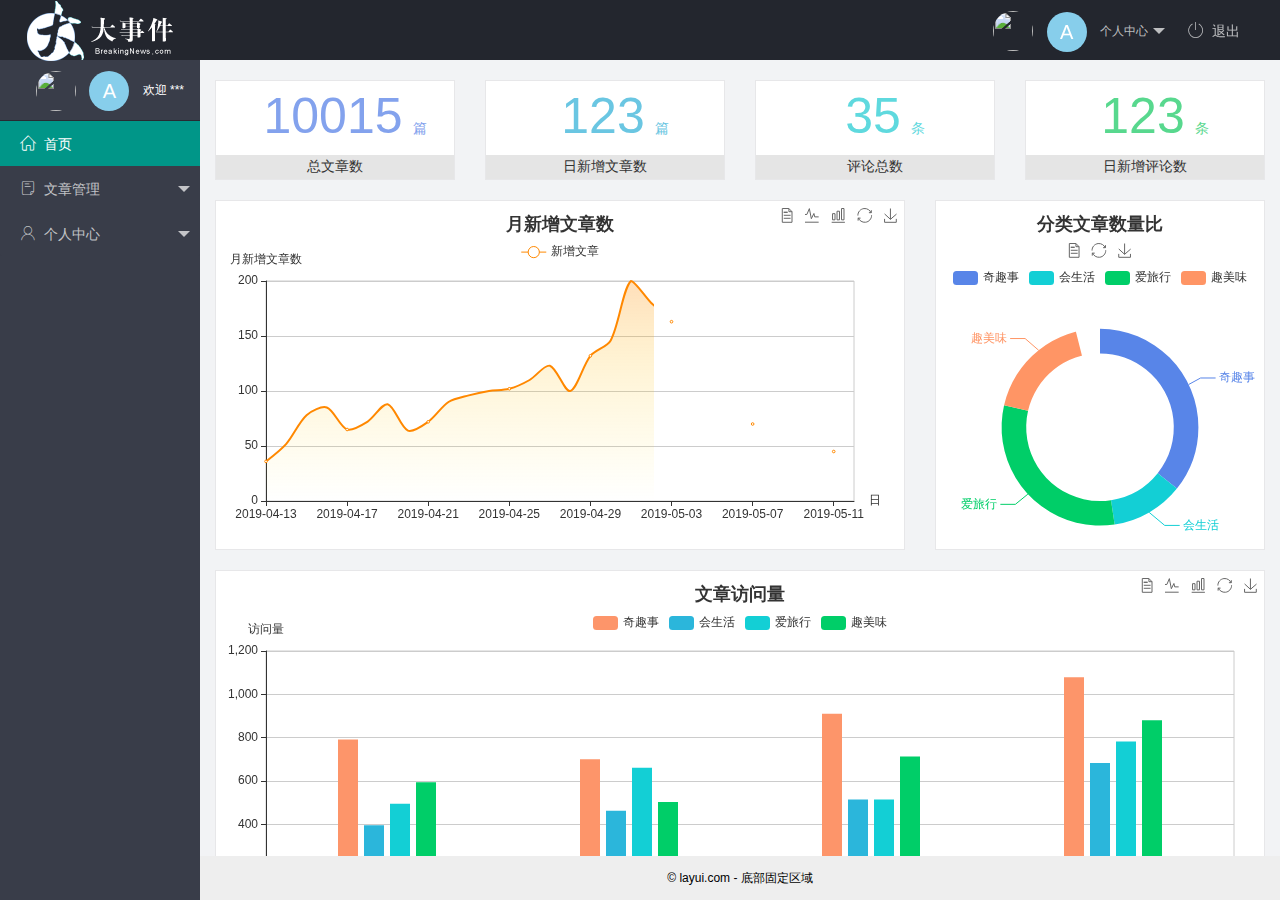
==== index.html @ 5c555da6 "完成了后台用户头像的初始化" ====
<!DOCTYPE html>
<html lang="en">

<head>
    <meta charset="UTF-8">
    <meta name="viewport" content="width=device-width, initial-scale=1.0">
    <title>大事件-后台主页</title>
    <link rel="stylesheet" href="/assets/lib/layui/css/layui.css">
    <link rel="stylesheet" href="/assets/fonts/iconfont.css">
    <link rel="stylesheet" href="/assets/css/index.css">
</head>

<body class="layui-layout-body">
    <div class="layui-layout layui-layout-admin">
        <div class="layui-header">
            <div class="layui-logo">
                <img src="/assets/images/logo.png" alt="">
            </div>
            <!-- 头部区域（可配合layui已有的水平导航） -->
            <ul class="layui-nav layui-layout-right">
                <li class="layui-nav-item">
                    <a href="javascript:;" class="userinfo">
                        <img src="http://t.cn/RCzsdCq" class="layui-nav-img">
                        <span class="text-avatar">A</span>
                        个人中心
                    </a>
                    <dl class="layui-nav-child">
                        <dd><a href="">基本资料</a></dd>
                        <dd><a href="">更换头像</a></dd>
                        <dd><a href="">重置密码</a></dd>
                    </dl>
                </li>
                <li class="layui-nav-item"><a href=""><span class="iconfont icon-tuichu"></span>退出</a></li>
            </ul>
        </div>

        <div class="layui-side layui-bg-black">
            <div class="layui-side-scroll">

                <div class="userinfo">
                    <img src="http://t.cn/RCzsdCq" class="layui-nav-img">
                    <span class="text-avatar">A</span>
                    <span id="welcome">欢迎 ***</span>
                </div>

                <!-- 左侧导航区域（可配合layui已有的垂直导航） -->
                <ul class="layui-nav layui-nav-tree" lay-shrink="all">
                    <li class="layui-nav-item layui-this">
                        <a href=""><span class="iconfont icon-home"></span>首页</a>
                    </li>
                    <li class="layui-nav-item">
                        <a class="" href="javascript:;"><span class="iconfont icon-16"></span>文章管理</a>
                        <dl class="layui-nav-child">
                            <dd><a href="javascript:;"><i class="layui-icon layui-icon-app"></i>文章类别</a></dd>
                            <dd><a href="javascript:;"><i class="layui-icon layui-icon-app"></i>文章列表</a></dd>
                            <dd><a href="javascript:;"><i class="layui-icon layui-icon-app"></i>发表文章</a></dd>
                        </dl>
                    </li>
                    <li class="layui-nav-item">
                        <a href="javascript:;"><span class="iconfont icon-user"></span>个人中心</a>
                        <dl class="layui-nav-child">
                            <dd><a href="javascript:;"><i class="layui-icon layui-icon-app"></i>基本资料</a></dd>
                            <dd><a href="javascript:;"><i class="layui-icon layui-icon-app"></i>更换头像</a></dd>
                            <dd><a href="javascript:;"><i class="layui-icon layui-icon-app"></i>重置密码</a></dd>
                        </dl>
                    </li>
                </ul>
            </div>
        </div>

        <div class="layui-body">
            <!-- 内容主体区域 -->
            <iframe name="fm" src="/home/dashboard.html" frameborder="0"></iframe>
        </div>

        <div class="layui-footer">
            <!-- 底部固定区域 -->
            © layui.com - 底部固定区域
        </div>
    </div>


    <script src="/assets/lib/layui/layui.all.js"></script>
    <script src="/assets/lib/jquery.js"></script>
    <script src="/assets/js/baseAPI.js"></script>
    <script src="/assets/js/index.js"></script>
</body>

</html>
---- assets/lib/layui/css/layui.css ----
/** layui-v2.5.5 MIT License By https://www.layui.com */
 .layui-inline,img{display:inline-block;vertical-align:middle}h1,h2,h3,h4,h5,h6{font-weight:400}.layui-edge,.layui-header,.layui-inline,.layui-main{position:relative}.layui-body,.layui-edge,.layui-elip{overflow:hidden}.layui-btn,.layui-edge,.layui-inline,img{vertical-align:middle}.layui-btn,.layui-disabled,.layui-icon,.layui-unselect{-moz-user-select:none;-webkit-user-select:none;-ms-user-select:none}.layui-elip,.layui-form-checkbox span,.layui-form-pane .layui-form-label{text-overflow:ellipsis;white-space:nowrap}.layui-breadcrumb,.layui-tree-btnGroup{visibility:hidden}blockquote,body,button,dd,div,dl,dt,form,h1,h2,h3,h4,h5,h6,input,li,ol,p,pre,td,textarea,th,ul{margin:0;padding:0;-webkit-tap-highlight-color:rgba(0,0,0,0)}a:active,a:hover{outline:0}img{border:none}li{list-style:none}table{border-collapse:collapse;border-spacing:0}h4,h5,h6{font-size:100%}button,input,optgroup,option,select,textarea{font-family:inherit;font-size:inherit;font-style:inherit;font-weight:inherit;outline:0}pre{white-space:pre-wrap;white-space:-moz-pre-wrap;white-space:-pre-wrap;white-space:-o-pre-wrap;word-wrap:break-word}body{line-height:24px;font:14px Helvetica Neue,Helvetica,PingFang SC,Tahoma,Arial,sans-serif}hr{height:1px;margin:10px 0;border:0;clear:both}a{color:#333;text-decoration:none}a:hover{color:#777}a cite{font-style:normal;*cursor:pointer}.layui-border-box,.layui-border-box *{box-sizing:border-box}.layui-box,.layui-box *{box-sizing:content-box}.layui-clear{clear:both;*zoom:1}.layui-clear:after{content:'\20';clear:both;*zoom:1;display:block;height:0}.layui-inline{*display:inline;*zoom:1}.layui-edge{display:inline-block;width:0;height:0;border-width:6px;border-style:dashed;border-color:transparent}.layui-edge-top{top:-4px;border-bottom-color:#999;border-bottom-style:solid}.layui-edge-right{border-left-color:#999;border-left-style:solid}.layui-edge-bottom{top:2px;border-top-color:#999;border-top-style:solid}.layui-edge-left{border-right-color:#999;border-right-style:solid}.layui-disabled,.layui-disabled:hover{color:#d2d2d2!important;cursor:not-allowed!important}.layui-circle{border-radius:100%}.layui-show{display:block!important}.layui-hide{display:none!important}@font-face{font-family:layui-icon;src:url(../font/iconfont.eot?v=250);src:url(../font/iconfont.eot?v=250#iefix) format('embedded-opentype'),url(../font/iconfont.woff2?v=250) format('woff2'),url(../font/iconfont.woff?v=250) format('woff'),url(../font/iconfont.ttf?v=250) format('truetype'),url(../font/iconfont.svg?v=250#layui-icon) format('svg')}.layui-icon{font-family:layui-icon!important;font-size:16px;font-style:normal;-webkit-font-smoothing:antialiased;-moz-osx-font-smoothing:grayscale}.layui-icon-reply-fill:before{content:"\e611"}.layui-icon-set-fill:before{content:"\e614"}.layui-icon-menu-fill:before{content:"\e60f"}.layui-icon-search:before{content:"\e615"}.layui-icon-share:before{content:"\e641"}.layui-icon-set-sm:before{content:"\e620"}.layui-icon-engine:before{content:"\e628"}.layui-icon-close:before{content:"\1006"}.layui-icon-close-fill:before{content:"\1007"}.layui-icon-chart-screen:before{content:"\e629"}.layui-icon-star:before{content:"\e600"}.layui-icon-circle-dot:before{content:"\e617"}.layui-icon-chat:before{content:"\e606"}.layui-icon-release:before{content:"\e609"}.layui-icon-list:before{content:"\e60a"}.layui-icon-chart:before{content:"\e62c"}.layui-icon-ok-circle:before{content:"\1005"}.layui-icon-layim-theme:before{content:"\e61b"}.layui-icon-table:before{content:"\e62d"}.layui-icon-right:before{content:"\e602"}.layui-icon-left:before{content:"\e603"}.layui-icon-cart-simple:before{content:"\e698"}.layui-icon-face-cry:before{content:"\e69c"}.layui-icon-face-smile:before{content:"\e6af"}.layui-icon-survey:before{content:"\e6b2"}.layui-icon-tree:before{content:"\e62e"}.layui-icon-upload-circle:before{content:"\e62f"}.layui-icon-add-circle:before{content:"\e61f"}.layui-icon-download-circle:before{content:"\e601"}.layui-icon-templeate-1:before{content:"\e630"}.layui-icon-util:before{content:"\e631"}.layui-icon-face-surprised:before{content:"\e664"}.layui-icon-edit:before{content:"\e642"}.layui-icon-speaker:before{content:"\e645"}.layui-icon-down:before{content:"\e61a"}.layui-icon-file:before{content:"\e621"}.layui-icon-layouts:before{content:"\e632"}.layui-icon-rate-half:before{content:"\e6c9"}.layui-icon-add-circle-fine:before{content:"\e608"}.layui-icon-prev-circle:before{content:"\e633"}.layui-icon-read:before{content:"\e705"}.layui-icon-404:before{content:"\e61c"}.layui-icon-carousel:before{content:"\e634"}.layui-icon-help:before{content:"\e607"}.layui-icon-code-circle:before{content:"\e635"}.layui-icon-water:before{content:"\e636"}.layui-icon-username:before{content:"\e66f"}.layui-icon-find-fill:before{content:"\e670"}.layui-icon-about:before{content:"\e60b"}.layui-icon-location:before{content:"\e715"}.layui-icon-up:before{content:"\e619"}.layui-icon-pause:before{content:"\e651"}.layui-icon-date:before{content:"\e637"}.layui-icon-layim-uploadfile:before{content:"\e61d"}.layui-icon-delete:before{content:"\e640"}.layui-icon-play:before{content:"\e652"}.layui-icon-top:before{content:"\e604"}.layui-icon-friends:before{content:"\e612"}.layui-icon-refresh-3:before{content:"\e9aa"}.layui-icon-ok:before{content:"\e605"}.layui-icon-layer:before{content:"\e638"}.layui-icon-face-smile-fine:before{content:"\e60c"}.layui-icon-dollar:before{content:"\e659"}.layui-icon-group:before{content:"\e613"}.layui-icon-layim-download:before{content:"\e61e"}.layui-icon-picture-fine:before{content:"\e60d"}.layui-icon-link:before{content:"\e64c"}.layui-icon-diamond:before{content:"\e735"}.layui-icon-log:before{content:"\e60e"}.layui-icon-rate-solid:before{content:"\e67a"}.layui-icon-fonts-del:before{content:"\e64f"}.layui-icon-unlink:before{content:"\e64d"}.layui-icon-fonts-clear:before{content:"\e639"}.layui-icon-triangle-r:before{content:"\e623"}.layui-icon-circle:before{content:"\e63f"}.layui-icon-radio:before{content:"\e643"}.layui-icon-align-center:before{content:"\e647"}.layui-icon-align-right:before{content:"\e648"}.layui-icon-align-left:before{content:"\e649"}.layui-icon-loading-1:before{content:"\e63e"}.layui-icon-return:before{content:"\e65c"}.layui-icon-fonts-strong:before{content:"\e62b"}.layui-icon-upload:before{content:"\e67c"}.layui-icon-dialogue:before{content:"\e63a"}.layui-icon-video:before{content:"\e6ed"}.layui-icon-headset:before{content:"\e6fc"}.layui-icon-cellphone-fine:before{content:"\e63b"}.layui-icon-add-1:before{content:"\e654"}.layui-icon-face-smile-b:before{content:"\e650"}.layui-icon-fonts-html:before{content:"\e64b"}.layui-icon-form:before{content:"\e63c"}.layui-icon-cart:before{content:"\e657"}.layui-icon-camera-fill:before{content:"\e65d"}.layui-icon-tabs:before{content:"\e62a"}.layui-icon-fonts-code:before{content:"\e64e"}.layui-icon-fire:before{content:"\e756"}.layui-icon-set:before{content:"\e716"}.layui-icon-fonts-u:before{content:"\e646"}.layui-icon-triangle-d:before{content:"\e625"}.layui-icon-tips:before{content:"\e702"}.layui-icon-picture:before{content:"\e64a"}.layui-icon-more-vertical:before{content:"\e671"}.layui-icon-flag:before{content:"\e66c"}.layui-icon-loading:before{content:"\e63d"}.layui-icon-fonts-i:before{content:"\e644"}.layui-icon-refresh-1:before{content:"\e666"}.layui-icon-rmb:before{content:"\e65e"}.layui-icon-home:before{content:"\e68e"}.layui-icon-user:before{content:"\e770"}.layui-icon-notice:before{content:"\e667"}.layui-icon-login-weibo:before{content:"\e675"}.layui-icon-voice:before{content:"\e688"}.layui-icon-upload-drag:before{content:"\e681"}.layui-icon-login-qq:before{content:"\e676"}.layui-icon-snowflake:before{content:"\e6b1"}.layui-icon-file-b:before{content:"\e655"}.layui-icon-template:before{content:"\e663"}.layui-icon-auz:before{content:"\e672"}.layui-icon-console:before{content:"\e665"}.layui-icon-app:before{content:"\e653"}.layui-icon-prev:before{content:"\e65a"}.layui-icon-website:before{content:"\e7ae"}.layui-icon-next:before{content:"\e65b"}.layui-icon-component:before{content:"\e857"}.layui-icon-more:before{content:"\e65f"}.layui-icon-login-wechat:before{content:"\e677"}.layui-icon-shrink-right:before{content:"\e668"}.layui-icon-spread-left:before{content:"\e66b"}.layui-icon-camera:before{content:"\e660"}.layui-icon-note:before{content:"\e66e"}.layui-icon-refresh:before{content:"\e669"}.layui-icon-female:before{content:"\e661"}.layui-icon-male:before{content:"\e662"}.layui-icon-password:before{content:"\e673"}.layui-icon-senior:before{content:"\e674"}.layui-icon-theme:before{content:"\e66a"}.layui-icon-tread:before{content:"\e6c5"}.layui-icon-praise:before{content:"\e6c6"}.layui-icon-star-fill:before{content:"\e658"}.layui-icon-rate:before{content:"\e67b"}.layui-icon-template-1:before{content:"\e656"}.layui-icon-vercode:before{content:"\e679"}.layui-icon-cellphone:before{content:"\e678"}.layui-icon-screen-full:before{content:"\e622"}.layui-icon-screen-restore:before{content:"\e758"}.layui-icon-cols:before{content:"\e610"}.layui-icon-export:before{content:"\e67d"}.layui-icon-print:before{content:"\e66d"}.layui-icon-slider:before{content:"\e714"}.layui-icon-addition:before{content:"\e624"}.layui-icon-subtraction:before{content:"\e67e"}.layui-icon-service:before{content:"\e626"}.layui-icon-transfer:before{content:"\e691"}.layui-main{width:1140px;margin:0 auto}.layui-header{z-index:1000;height:60px}.layui-header a:hover{transition:all .5s;-webkit-transition:all .5s}.layui-side{position:fixed;left:0;top:0;bottom:0;z-index:999;width:200px;overflow-x:hidden}.layui-side-scroll{position:relative;width:220px;height:100%;overflow-x:hidden}.layui-body{position:absolute;left:200px;right:0;top:0;bottom:0;z-index:998;width:auto;overflow-y:auto;box-sizing:border-box}.layui-layout-body{overflow:hidden}.layui-layout-admin .layui-header{background-color:#23262E}.layui-layout-admin .layui-side{top:60px;width:200px;overflow-x:hidden}.layui-layout-admin .layui-body{position:fixed;top:60px;bottom:44px}.layui-layout-admin .layui-main{width:auto;margin:0 15px}.layui-layout-admin .layui-footer{position:fixed;left:200px;right:0;bottom:0;height:44px;line-height:44px;padding:0 15px;background-color:#eee}.layui-layout-admin .layui-logo{position:absolute;left:0;top:0;width:200px;height:100%;line-height:60px;text-align:center;color:#009688;font-size:16px}.layui-layout-admin .layui-header .layui-nav{background:0 0}.layui-layout-left{position:absolute!important;left:200px;top:0}.layui-layout-right{position:absolute!important;right:0;top:0}.layui-container{position:relative;margin:0 auto;padding:0 15px;box-sizing:border-box}.layui-fluid{position:relative;margin:0 auto;padding:0 15px}.layui-row:after,.layui-row:before{content:'';display:block;clear:both}.layui-col-lg1,.layui-col-lg10,.layui-col-lg11,.layui-col-lg12,.layui-col-lg2,.layui-col-lg3,.layui-col-lg4,.layui-col-lg5,.layui-col-lg6,.layui-col-lg7,.layui-col-lg8,.layui-col-lg9,.layui-col-md1,.layui-col-md10,.layui-col-md11,.layui-col-md12,.layui-col-md2,.layui-col-md3,.layui-col-md4,.layui-col-md5,.layui-col-md6,.layui-col-md7,.layui-col-md8,.layui-col-md9,.layui-col-sm1,.layui-col-sm10,.layui-col-sm11,.layui-col-sm12,.layui-col-sm2,.layui-col-sm3,.layui-col-sm4,.layui-col-sm5,.layui-col-sm6,.layui-col-sm7,.layui-col-sm8,.layui-col-sm9,.layui-col-xs1,.layui-col-xs10,.layui-col-xs11,.layui-col-xs12,.layui-col-xs2,.layui-col-xs3,.layui-col-xs4,.layui-col-xs5,.layui-col-xs6,.layui-col-xs7,.layui-col-xs8,.layui-col-xs9{position:relative;display:block;box-sizing:border-box}.layui-col-xs1,.layui-col-xs10,.layui-col-xs11,.layui-col-xs12,.layui-col-xs2,.layui-col-xs3,.layui-col-xs4,.layui-col-xs5,.layui-col-xs6,.layui-col-xs7,.layui-col-xs8,.layui-col-xs9{float:left}.layui-col-xs1{width:8.33333333%}.layui-col-xs2{width:16.66666667%}.layui-col-xs3{width:25%}.layui-col-xs4{width:33.33333333%}.layui-col-xs5{width:41.66666667%}.layui-col-xs6{width:50%}.layui-col-xs7{width:58.33333333%}.layui-col-xs8{width:66.66666667%}.layui-col-xs9{width:75%}.layui-col-xs10{width:83.33333333%}.layui-col-xs11{width:91.66666667%}.layui-col-xs12{width:100%}.layui-col-xs-offset1{margin-left:8.33333333%}.layui-col-xs-offset2{margin-left:16.66666667%}.layui-col-xs-offset3{margin-left:25%}.layui-col-xs-offset4{margin-left:33.33333333%}.layui-col-xs-offset5{margin-left:41.66666667%}.layui-col-xs-offset6{margin-left:50%}.layui-col-xs-offset7{margin-left:58.33333333%}.layui-col-xs-offset8{margin-left:66.66666667%}.layui-col-xs-offset9{margin-left:75%}.layui-col-xs-offset10{margin-left:83.33333333%}.layui-col-xs-offset11{margin-left:91.66666667%}.layui-col-xs-offset12{margin-left:100%}@media screen and (max-width:768px){.layui-hide-xs{display:none!important}.layui-show-xs-block{display:block!important}.layui-show-xs-inline{display:inline!important}.layui-show-xs-inline-block{display:inline-block!important}}@media screen and (min-width:768px){.layui-container{width:750px}.layui-hide-sm{display:none!important}.layui-show-sm-block{display:block!important}.layui-show-sm-inline{display:inline!important}.layui-show-sm-inline-block{display:inline-block!important}.layui-col-sm1,.layui-col-sm10,.layui-col-sm11,.layui-col-sm12,.layui-col-sm2,.layui-col-sm3,.layui-col-sm4,.layui-col-sm5,.layui-col-sm6,.layui-col-sm7,.layui-col-sm8,.layui-col-sm9{float:left}.layui-col-sm1{width:8.33333333%}.layui-col-sm2{width:16.66666667%}.layui-col-sm3{width:25%}.layui-col-sm4{width:33.33333333%}.layui-col-sm5{width:41.66666667%}.layui-col-sm6{width:50%}.layui-col-sm7{width:58.33333333%}.layui-col-sm8{width:66.66666667%}.layui-col-sm9{width:75%}.layui-col-sm10{width:83.33333333%}.layui-col-sm11{width:91.66666667%}.layui-col-sm12{width:100%}.layui-col-sm-offset1{margin-left:8.33333333%}.layui-col-sm-offset2{margin-left:16.66666667%}.layui-col-sm-offset3{margin-left:25%}.layui-col-sm-offset4{margin-left:33.33333333%}.layui-col-sm-offset5{margin-left:41.66666667%}.layui-col-sm-offset6{margin-left:50%}.layui-col-sm-offset7{margin-left:58.33333333%}.layui-col-sm-offset8{margin-left:66.66666667%}.layui-col-sm-offset9{margin-left:75%}.layui-col-sm-offset10{margin-left:83.33333333%}.layui-col-sm-offset11{margin-left:91.66666667%}.layui-col-sm-offset12{margin-left:100%}}@media screen and (min-width:992px){.layui-container{width:970px}.layui-hide-md{display:none!important}.layui-show-md-block{display:block!important}.layui-show-md-inline{display:inline!important}.layui-show-md-inline-block{display:inline-block!important}.layui-col-md1,.layui-col-md10,.layui-col-md11,.layui-col-md12,.layui-col-md2,.layui-col-md3,.layui-col-md4,.layui-col-md5,.layui-col-md6,.layui-col-md7,.layui-col-md8,.layui-col-md9{float:left}.layui-col-md1{width:8.33333333%}.layui-col-md2{width:16.66666667%}.layui-col-md3{width:25%}.layui-col-md4{width:33.33333333%}.layui-col-md5{width:41.66666667%}.layui-col-md6{width:50%}.layui-col-md7{width:58.33333333%}.layui-col-md8{width:66.66666667%}.layui-col-md9{width:75%}.layui-col-md10{width:83.33333333%}.layui-col-md11{width:91.66666667%}.layui-col-md12{width:100%}.layui-col-md-offset1{margin-left:8.33333333%}.layui-col-md-offset2{margin-left:16.66666667%}.layui-col-md-offset3{margin-left:25%}.layui-col-md-offset4{margin-left:33.33333333%}.layui-col-md-offset5{margin-left:41.66666667%}.layui-col-md-offset6{margin-left:50%}.layui-col-md-offset7{margin-left:58.33333333%}.layui-col-md-offset8{margin-left:66.66666667%}.layui-col-md-offset9{margin-left:75%}.layui-col-md-offset10{margin-left:83.33333333%}.layui-col-md-offset11{margin-left:91.66666667%}.layui-col-md-offset12{margin-left:100%}}@media screen and (min-width:1200px){.layui-container{width:1170px}.layui-hide-lg{display:none!important}.layui-show-lg-block{display:block!important}.layui-show-lg-inline{display:inline!important}.layui-show-lg-inline-block{display:inline-block!important}.layui-col-lg1,.layui-col-lg10,.layui-col-lg11,.layui-col-lg12,.layui-col-lg2,.layui-col-lg3,.layui-col-lg4,.layui-col-lg5,.layui-col-lg6,.layui-col-lg7,.layui-col-lg8,.layui-col-lg9{float:left}.layui-col-lg1{width:8.33333333%}.layui-col-lg2{width:16.66666667%}.layui-col-lg3{width:25%}.layui-col-lg4{width:33.33333333%}.layui-col-lg5{width:41.66666667%}.layui-col-lg6{width:50%}.layui-col-lg7{width:58.33333333%}.layui-col-lg8{width:66.66666667%}.layui-col-lg9{width:75%}.layui-col-lg10{width:83.33333333%}.layui-col-lg11{width:91.66666667%}.layui-col-lg12{width:100%}.layui-col-lg-offset1{margin-left:8.33333333%}.layui-col-lg-offset2{margin-left:16.66666667%}.layui-col-lg-offset3{margin-left:25%}.layui-col-lg-offset4{margin-left:33.33333333%}.layui-col-lg-offset5{margin-left:41.66666667%}.layui-col-lg-offset6{margin-left:50%}.layui-col-lg-offset7{margin-left:58.33333333%}.layui-col-lg-offset8{margin-left:66.66666667%}.layui-col-lg-offset9{margin-left:75%}.layui-col-lg-offset10{margin-left:83.33333333%}.layui-col-lg-offset11{margin-left:91.66666667%}.layui-col-lg-offset12{margin-left:100%}}.layui-col-space1{margin:-.5px}.layui-col-space1>*{padding:.5px}.layui-col-space3{margin:-1.5px}.layui-col-space3>*{padding:1.5px}.layui-col-space5{margin:-2.5px}.layui-col-space5>*{padding:2.5px}.layui-col-space8{margin:-3.5px}.layui-col-space8>*{padding:3.5px}.layui-col-space10{margin:-5px}.layui-col-space10>*{padding:5px}.layui-col-space12{margin:-6px}.layui-col-space12>*{padding:6px}.layui-col-space15{margin:-7.5px}.layui-col-space15>*{padding:7.5px}.layui-col-space18{margin:-9px}.layui-col-space18>*{padding:9px}.layui-col-space20{margin:-10px}.layui-col-space20>*{padding:10px}.layui-col-space22{margin:-11px}.layui-col-space22>*{padding:11px}.layui-col-space25{margin:-12.5px}.layui-col-space25>*{padding:12.5px}.layui-col-space30{margin:-15px}.layui-col-space30>*{padding:15px}.layui-btn,.layui-input,.layui-select,.layui-textarea,.layui-upload-button{outline:0;-webkit-appearance:none;transition:all .3s;-webkit-transition:all .3s;box-sizing:border-box}.layui-elem-quote{margin-bottom:10px;padding:15px;line-height:22px;border-left:5px solid #009688;border-radius:0 2px 2px 0;background-color:#f2f2f2}.layui-quote-nm{border-style:solid;border-width:1px 1px 1px 5px;background:0 0}.layui-elem-field{margin-bottom:10px;padding:0;border-width:1px;border-style:solid}.layui-elem-field legend{margin-left:20px;padding:0 10px;font-size:20px;font-weight:300}.layui-field-title{margin:10px 0 20px;border-width:1px 0 0}.layui-field-box{padding:10px 15px}.layui-field-title .layui-field-box{padding:10px 0}.layui-progress{position:relative;height:6px;border-radius:20px;background-color:#e2e2e2}.layui-progress-bar{position:absolute;left:0;top:0;width:0;max-width:100%;height:6px;border-radius:20px;text-align:right;background-color:#5FB878;transition:all .3s;-webkit-transition:all .3s}.layui-progress-big,.layui-progress-big .layui-progress-bar{height:18px;line-height:18px}.layui-progress-text{position:relative;top:-20px;line-height:18px;font-size:12px;color:#666}.layui-progress-big .layui-progress-text{position:static;padding:0 10px;color:#fff}.layui-collapse{border-width:1px;border-style:solid;border-radius:2px}.layui-colla-content,.layui-colla-item{border-top-width:1px;border-top-style:solid}.layui-colla-item:first-child{border-top:none}.layui-colla-title{position:relative;height:42px;line-height:42px;padding:0 15px 0 35px;color:#333;background-color:#f2f2f2;cursor:pointer;font-size:14px;overflow:hidden}.layui-colla-content{display:none;padding:10px 15px;line-height:22px;color:#666}.layui-colla-icon{position:absolute;left:15px;top:0;font-size:14px}.layui-card{margin-bottom:15px;border-radius:2px;background-color:#fff;box-shadow:0 1px 2px 0 rgba(0,0,0,.05)}.layui-card:last-child{margin-bottom:0}.layui-card-header{position:relative;height:42px;line-height:42px;padding:0 15px;border-bottom:1px solid #f6f6f6;color:#333;border-radius:2px 2px 0 0;font-size:14px}.layui-bg-black,.layui-bg-blue,.layui-bg-cyan,.layui-bg-green,.layui-bg-orange,.layui-bg-red{color:#fff!important}.layui-card-body{position:relative;padding:10px 15px;line-height:24px}.layui-card-body[pad15]{padding:15px}.layui-card-body[pad20]{padding:20px}.layui-card-body .layui-table{margin:5px 0}.layui-card .layui-tab{margin:0}.layui-panel-window{position:relative;padding:15px;border-radius:0;border-top:5px solid #E6E6E6;background-color:#fff}.layui-auxiliar-moving{position:fixed;left:0;right:0;top:0;bottom:0;width:100%;height:100%;background:0 0;z-index:9999999999}.layui-form-label,.layui-form-mid,.layui-form-select,.layui-input-block,.layui-input-inline,.layui-textarea{position:relative}.layui-bg-red{background-color:#FF5722!important}.layui-bg-orange{background-color:#FFB800!important}.layui-bg-green{background-color:#009688!important}.layui-bg-cyan{background-color:#2F4056!important}.layui-bg-blue{background-color:#1E9FFF!important}.layui-bg-black{background-color:#393D49!important}.layui-bg-gray{background-color:#eee!important;color:#666!important}.layui-badge-rim,.layui-colla-content,.layui-colla-item,.layui-collapse,.layui-elem-field,.layui-form-pane .layui-form-item[pane],.layui-form-pane .layui-form-label,.layui-input,.layui-layedit,.layui-layedit-tool,.layui-quote-nm,.layui-select,.layui-tab-bar,.layui-tab-card,.layui-tab-title,.layui-tab-title .layui-this:after,.layui-textarea{border-color:#e6e6e6}.layui-timeline-item:before,hr{background-color:#e6e6e6}.layui-text{line-height:22px;font-size:14px;color:#666}.layui-text h1,.layui-text h2,.layui-text h3{font-weight:500;color:#333}.layui-text h1{font-size:30px}.layui-text h2{font-size:24px}.layui-text h3{font-size:18px}.layui-text a:not(.layui-btn){color:#01AAED}.layui-text a:not(.layui-btn):hover{text-decoration:underline}.layui-text ul{padding:5px 0 5px 15px}.layui-text ul li{margin-top:5px;list-style-type:disc}.layui-text em,.layui-word-aux{color:#999!important;padding:0 5px!important}.layui-btn{display:inline-block;height:38px;line-height:38px;padding:0 18px;background-color:#009688;color:#fff;white-space:nowrap;text-align:center;font-size:14px;border:none;border-radius:2px;cursor:pointer}.layui-btn:hover{opacity:.8;filter:alpha(opacity=80);color:#fff}.layui-btn:active{opacity:1;filter:alpha(opacity=100)}.layui-btn+.layui-btn{margin-left:10px}.layui-btn-container{font-size:0}.layui-btn-container .layui-btn{margin-right:10px;margin-bottom:10px}.layui-btn-container .layui-btn+.layui-btn{margin-left:0}.layui-table .layui-btn-container .layui-btn{margin-bottom:9px}.layui-btn-radius{border-radius:100px}.layui-btn .layui-icon{margin-right:3px;font-size:18px;vertical-align:bottom;vertical-align:middle\9}.layui-btn-primary{border:1px solid #C9C9C9;background-color:#fff;color:#555}.layui-btn-primary:hover{border-color:#009688;color:#333}.layui-btn-normal{background-color:#1E9FFF}.layui-btn-warm{background-color:#FFB800}.layui-btn-danger{background-color:#FF5722}.layui-btn-checked{background-color:#5FB878}.layui-btn-disabled,.layui-btn-disabled:active,.layui-btn-disabled:hover{border:1px solid #e6e6e6;background-color:#FBFBFB;color:#C9C9C9;cursor:not-allowed;opacity:1}.layui-btn-lg{height:44px;line-height:44px;padding:0 25px;font-size:16px}.layui-btn-sm{height:30px;line-height:30px;padding:0 10px;font-size:12px}.layui-btn-sm i{font-size:16px!important}.layui-btn-xs{height:22px;line-height:22px;padding:0 5px;font-size:12px}.layui-btn-xs i{font-size:14px!important}.layui-btn-group{display:inline-block;vertical-align:middle;font-size:0}.layui-btn-group .layui-btn{margin-left:0!important;margin-right:0!important;border-left:1px solid rgba(255,255,255,.5);border-radius:0}.layui-btn-group .layui-btn-primary{border-left:none}.layui-btn-group .layui-btn-primary:hover{border-color:#C9C9C9;color:#009688}.layui-btn-group .layui-btn:first-child{border-left:none;border-radius:2px 0 0 2px}.layui-btn-group .layui-btn-primary:first-child{border-left:1px solid #c9c9c9}.layui-btn-group .layui-btn:last-child{border-radius:0 2px 2px 0}.layui-btn-group .layui-btn+.layui-btn{margin-left:0}.layui-btn-group+.layui-btn-group{margin-left:10px}.layui-btn-fluid{width:100%}.layui-input,.layui-select,.layui-textarea{height:38px;line-height:1.3;line-height:38px\9;border-width:1px;border-style:solid;background-color:#fff;border-radius:2px}.layui-input::-webkit-input-placeholder,.layui-select::-webkit-input-placeholder,.layui-textarea::-webkit-input-placeholder{line-height:1.3}.layui-input,.layui-textarea{display:block;width:100%;padding-left:10px}.layui-input:hover,.layui-textarea:hover{border-color:#D2D2D2!important}.layui-input:focus,.layui-textarea:focus{border-color:#C9C9C9!important}.layui-textarea{min-height:100px;height:auto;line-height:20px;padding:6px 10px;resize:vertical}.layui-select{padding:0 10px}.layui-form input[type=checkbox],.layui-form input[type=radio],.layui-form select{display:none}.layui-form [lay-ignore]{display:initial}.layui-form-item{margin-bottom:15px;clear:both;*zoom:1}.layui-form-item:after{content:'\20';clear:both;*zoom:1;display:block;height:0}.layui-form-label{float:left;display:block;padding:9px 15px;width:80px;font-weight:400;line-height:20px;text-align:right}.layui-form-label-col{display:block;float:none;padding:9px 0;line-height:20px;text-align:left}.layui-form-item .layui-inline{margin-bottom:5px;margin-right:10px}.layui-input-block{margin-left:110px;min-height:36px}.layui-input-inline{display:inline-block;vertical-align:middle}.layui-form-item .layui-input-inline{float:left;width:190px;margin-right:10px}.layui-form-text .layui-input-inline{width:auto}.layui-form-mid{float:left;display:block;padding:9px 0!important;line-height:20px;margin-right:10px}.layui-form-danger+.layui-form-select .layui-input,.layui-form-danger:focus{border-color:#FF5722!important}.layui-form-select .layui-input{padding-right:30px;cursor:pointer}.layui-form-select .layui-edge{position:absolute;right:10px;top:50%;margin-top:-3px;cursor:pointer;border-width:6px;border-top-color:#c2c2c2;border-top-style:solid;transition:all .3s;-webkit-transition:all .3s}.layui-form-select dl{display:none;position:absolute;left:0;top:42px;padding:5px 0;z-index:899;min-width:100%;border:1px solid #d2d2d2;max-height:300px;overflow-y:auto;background-color:#fff;border-radius:2px;box-shadow:0 2px 4px rgba(0,0,0,.12);box-sizing:border-box}.layui-form-select dl dd,.layui-form-select dl dt{padding:0 10px;line-height:36px;white-space:nowrap;overflow:hidden;text-overflow:ellipsis}.layui-form-select dl dt{font-size:12px;color:#999}.layui-form-select dl dd{cursor:pointer}.layui-form-select dl dd:hover{background-color:#f2f2f2;-webkit-transition:.5s all;transition:.5s all}.layui-form-select .layui-select-group dd{padding-left:20px}.layui-form-select dl dd.layui-select-tips{padding-left:10px!important;color:#999}.layui-form-select dl dd.layui-this{background-color:#5FB878;color:#fff}.layui-form-checkbox,.layui-form-select dl dd.layui-disabled{background-color:#fff}.layui-form-selected dl{display:block}.layui-form-checkbox,.layui-form-checkbox *,.layui-form-switch{display:inline-block;vertical-align:middle}.layui-form-selected .layui-edge{margin-top:-9px;-webkit-transform:rotate(180deg);transform:rotate(180deg);margin-top:-3px\9}:root .layui-form-selected .layui-edge{margin-top:-9px\0/IE9}.layui-form-selectup dl{top:auto;bottom:42px}.layui-select-none{margin:5px 0;text-align:center;color:#999}.layui-select-disabled .layui-disabled{border-color:#eee!important}.layui-select-disabled .layui-edge{border-top-color:#d2d2d2}.layui-form-checkbox{position:relative;height:30px;line-height:30px;margin-right:10px;padding-right:30px;cursor:pointer;font-size:0;-webkit-transition:.1s linear;transition:.1s linear;box-sizing:border-box}.layui-form-checkbox span{padding:0 10px;height:100%;font-size:14px;border-radius:2px 0 0 2px;background-color:#d2d2d2;color:#fff;overflow:hidden}.layui-form-checkbox:hover span{background-color:#c2c2c2}.layui-form-checkbox i{position:absolute;right:0;top:0;width:30px;height:28px;border:1px solid #d2d2d2;border-left:none;border-radius:0 2px 2px 0;color:#fff;font-size:20px;text-align:center}.layui-form-checkbox:hover i{border-color:#c2c2c2;color:#c2c2c2}.layui-form-checked,.layui-form-checked:hover{border-color:#5FB878}.layui-form-checked span,.layui-form-checked:hover span{background-color:#5FB878}.layui-form-checked i,.layui-form-checked:hover i{color:#5FB878}.layui-form-item .layui-form-checkbox{margin-top:4px}.layui-form-checkbox[lay-skin=primary]{height:auto!important;line-height:normal!important;min-width:18px;min-height:18px;border:none!important;margin-right:0;padding-left:28px;padding-right:0;background:0 0}.layui-form-checkbox[lay-skin=primary] span{padding-left:0;padding-right:15px;line-height:18px;background:0 0;color:#666}.layui-form-checkbox[lay-skin=primary] i{right:auto;left:0;width:16px;height:16px;line-height:16px;border:1px solid #d2d2d2;font-size:12px;border-radius:2px;background-color:#fff;-webkit-transition:.1s linear;transition:.1s linear}.layui-form-checkbox[lay-skin=primary]:hover i{border-color:#5FB878;color:#fff}.layui-form-checked[lay-skin=primary] i{border-color:#5FB878!important;background-color:#5FB878;color:#fff}.layui-checkbox-disbaled[lay-skin=primary] span{background:0 0!important;color:#c2c2c2}.layui-checkbox-disbaled[lay-skin=primary]:hover i{border-color:#d2d2d2}.layui-form-item .layui-form-checkbox[lay-skin=primary]{margin-top:10px}.layui-form-switch{position:relative;height:22px;line-height:22px;min-width:35px;padding:0 5px;margin-top:8px;border:1px solid #d2d2d2;border-radius:20px;cursor:pointer;background-color:#fff;-webkit-transition:.1s linear;transition:.1s linear}.layui-form-switch i{position:absolute;left:5px;top:3px;width:16px;height:16px;border-radius:20px;background-color:#d2d2d2;-webkit-transition:.1s linear;transition:.1s linear}.layui-form-switch em{position:relative;top:0;width:25px;margin-left:21px;padding:0!important;text-align:center!important;color:#999!important;font-style:normal!important;font-size:12px}.layui-form-onswitch{border-color:#5FB878;background-color:#5FB878}.layui-checkbox-disbaled,.layui-checkbox-disbaled i{border-color:#e2e2e2!important}.layui-form-onswitch i{left:100%;margin-left:-21px;background-color:#fff}.layui-form-onswitch em{margin-left:5px;margin-right:21px;color:#fff!important}.layui-checkbox-disbaled span{background-color:#e2e2e2!important}.layui-checkbox-disbaled:hover i{color:#fff!important}[lay-radio]{display:none}.layui-form-radio,.layui-form-radio *{display:inline-block;vertical-align:middle}.layui-form-radio{line-height:28px;margin:6px 10px 0 0;padding-right:10px;cursor:pointer;font-size:0}.layui-form-radio *{font-size:14px}.layui-form-radio>i{margin-right:8px;font-size:22px;color:#c2c2c2}.layui-form-radio>i:hover,.layui-form-radioed>i{color:#5FB878}.layui-radio-disbaled>i{color:#e2e2e2!important}.layui-form-pane .layui-form-label{width:110px;padding:8px 15px;height:38px;line-height:20px;border-width:1px;border-style:solid;border-radius:2px 0 0 2px;text-align:center;background-color:#FBFBFB;overflow:hidden;box-sizing:border-box}.layui-form-pane .layui-input-inline{margin-left:-1px}.layui-form-pane .layui-input-block{margin-left:110px;left:-1px}.layui-form-pane .layui-input{border-radius:0 2px 2px 0}.layui-form-pane .layui-form-text .layui-form-label{float:none;width:100%;border-radius:2px;box-sizing:border-box;text-align:left}.layui-form-pane .layui-form-text .layui-input-inline{display:block;margin:0;top:-1px;clear:both}.layui-form-pane .layui-form-text .layui-input-block{margin:0;left:0;top:-1px}.layui-form-pane .layui-form-text .layui-textarea{min-height:100px;border-radius:0 0 2px 2px}.layui-form-pane .layui-form-checkbox{margin:4px 0 4px 10px}.layui-form-pane .layui-form-radio,.layui-form-pane .layui-form-switch{margin-top:6px;margin-left:10px}.layui-form-pane .layui-form-item[pane]{position:relative;border-width:1px;border-style:solid}.layui-form-pane .layui-form-item[pane] .layui-form-label{position:absolute;left:0;top:0;height:100%;border-width:0 1px 0 0}.layui-form-pane .layui-form-item[pane] .layui-input-inline{margin-left:110px}@media screen and (max-width:450px){.layui-form-item .layui-form-label{text-overflow:ellipsis;overflow:hidden;white-space:nowrap}.layui-form-item .layui-inline{display:block;margin-right:0;margin-bottom:20px;clear:both}.layui-form-item .layui-inline:after{content:'\20';clear:both;display:block;height:0}.layui-form-item .layui-input-inline{display:block;float:none;left:-3px;width:auto;margin:0 0 10px 112px}.layui-form-item .layui-input-inline+.layui-form-mid{margin-left:110px;top:-5px;padding:0}.layui-form-item .layui-form-checkbox{margin-right:5px;margin-bottom:5px}}.layui-layedit{border-width:1px;border-style:solid;border-radius:2px}.layui-layedit-tool{padding:3px 5px;border-bottom-width:1px;border-bottom-style:solid;font-size:0}.layedit-tool-fixed{position:fixed;top:0;border-top:1px solid #e2e2e2}.layui-layedit-tool .layedit-tool-mid,.layui-layedit-tool .layui-icon{display:inline-block;vertical-align:middle;text-align:center;font-size:14px}.layui-layedit-tool .layui-icon{position:relative;width:32px;height:30px;line-height:30px;margin:3px 5px;color:#777;cursor:pointer;border-radius:2px}.layui-layedit-tool .layui-icon:hover{color:#393D49}.layui-layedit-tool .layui-icon:active{color:#000}.layui-layedit-tool .layedit-tool-active{background-color:#e2e2e2;color:#000}.layui-layedit-tool .layui-disabled,.layui-layedit-tool .layui-disabled:hover{color:#d2d2d2;cursor:not-allowed}.layui-layedit-tool .layedit-tool-mid{width:1px;height:18px;margin:0 10px;background-color:#d2d2d2}.layedit-tool-html{width:50px!important;font-size:30px!important}.layedit-tool-b,.layedit-tool-code,.layedit-tool-help{font-size:16px!important}.layedit-tool-d,.layedit-tool-face,.layedit-tool-image,.layedit-tool-unlink{font-size:18px!important}.layedit-tool-image input{position:absolute;font-size:0;left:0;top:0;width:100%;height:100%;opacity:.01;filter:Alpha(opacity=1);cursor:pointer}.layui-layedit-iframe iframe{display:block;width:100%}#LAY_layedit_code{overflow:hidden}.layui-laypage{display:inline-block;*display:inline;*zoom:1;vertical-align:middle;margin:10px 0;font-size:0}.layui-laypage>a:first-child,.layui-laypage>a:first-child em{border-radius:2px 0 0 2px}.layui-laypage>a:last-child,.layui-laypage>a:last-child em{border-radius:0 2px 2px 0}.layui-laypage>:first-child{margin-left:0!important}.layui-laypage>:last-child{margin-right:0!important}.layui-laypage a,.layui-laypage button,.layui-laypage input,.layui-laypage select,.layui-laypage span{border:1px solid #e2e2e2}.layui-laypage a,.layui-laypage span{display:inline-block;*display:inline;*zoom:1;vertical-align:middle;padding:0 15px;height:28px;line-height:28px;margin:0 -1px 5px 0;background-color:#fff;color:#333;font-size:12px}.layui-flow-more a *,.layui-laypage input,.layui-table-view select[lay-ignore]{display:inline-block}.layui-laypage a:hover{color:#009688}.layui-laypage em{font-style:normal}.layui-laypage .layui-laypage-spr{color:#999;font-weight:700}.layui-laypage a{text-decoration:none}.layui-laypage .layui-laypage-curr{position:relative}.layui-laypage .layui-laypage-curr em{position:relative;color:#fff}.layui-laypage .layui-laypage-curr .layui-laypage-em{position:absolute;left:-1px;top:-1px;padding:1px;width:100%;height:100%;background-color:#009688}.layui-laypage-em{border-radius:2px}.layui-laypage-next em,.layui-laypage-prev em{font-family:Sim sun;font-size:16px}.layui-laypage .layui-laypage-count,.layui-laypage .layui-laypage-limits,.layui-laypage .layui-laypage-refresh,.layui-laypage .layui-laypage-skip{margin-left:10px;margin-right:10px;padding:0;border:none}.layui-laypage .layui-laypage-limits,.layui-laypage .layui-laypage-refresh{vertical-align:top}.layui-laypage .layui-laypage-refresh i{font-size:18px;cursor:pointer}.layui-laypage select{height:22px;padding:3px;border-radius:2px;cursor:pointer}.layui-laypage .layui-laypage-skip{height:30px;line-height:30px;color:#999}.layui-laypage button,.layui-laypage input{height:30px;line-height:30px;border-radius:2px;vertical-align:top;background-color:#fff;box-sizing:border-box}.layui-laypage input{width:40px;margin:0 10px;padding:0 3px;text-align:center}.layui-laypage input:focus,.layui-laypage select:focus{border-color:#009688!important}.layui-laypage button{margin-left:10px;padding:0 10px;cursor:pointer}.layui-table,.layui-table-view{margin:10px 0}.layui-flow-more{margin:10px 0;text-align:center;color:#999;font-size:14px}.layui-flow-more a{height:32px;line-height:32px}.layui-flow-more a *{vertical-align:top}.layui-flow-more a cite{padding:0 20px;border-radius:3px;background-color:#eee;color:#333;font-style:normal}.layui-flow-more a cite:hover{opacity:.8}.layui-flow-more a i{font-size:30px;color:#737383}.layui-table{width:100%;background-color:#fff;color:#666}.layui-table tr{transition:all .3s;-webkit-transition:all .3s}.layui-table th{text-align:left;font-weight:400}.layui-table tbody tr:hover,.layui-table thead tr,.layui-table-click,.layui-table-header,.layui-table-hover,.layui-table-mend,.layui-table-patch,.layui-table-tool,.layui-table-total,.layui-table-total tr,.layui-table[lay-even] tr:nth-child(even){background-color:#f2f2f2}.layui-table td,.layui-table th,.layui-table-col-set,.layui-table-fixed-r,.layui-table-grid-down,.layui-table-header,.layui-table-page,.layui-table-tips-main,.layui-table-tool,.layui-table-total,.layui-table-view,.layui-table[lay-skin=line],.layui-table[lay-skin=row]{border-width:1px;border-style:solid;border-color:#e6e6e6}.layui-table td,.layui-table th{position:relative;padding:9px 15px;min-height:20px;line-height:20px;font-size:14px}.layui-table[lay-skin=line] td,.layui-table[lay-skin=line] th{border-width:0 0 1px}.layui-table[lay-skin=row] td,.layui-table[lay-skin=row] th{border-width:0 1px 0 0}.layui-table[lay-skin=nob] td,.layui-table[lay-skin=nob] th{border:none}.layui-table img{max-width:100px}.layui-table[lay-size=lg] td,.layui-table[lay-size=lg] th{padding:15px 30px}.layui-table-view .layui-table[lay-size=lg] .layui-table-cell{height:40px;line-height:40px}.layui-table[lay-size=sm] td,.layui-table[lay-size=sm] th{font-size:12px;padding:5px 10px}.layui-table-view .layui-table[lay-size=sm] .layui-table-cell{height:20px;line-height:20px}.layui-table[lay-data]{display:none}.layui-table-box{position:relative;overflow:hidden}.layui-table-view .layui-table{position:relative;width:auto;margin:0}.layui-table-view .layui-table[lay-skin=line]{border-width:0 1px 0 0}.layui-table-view .layui-table[lay-skin=row]{border-width:0 0 1px}.layui-table-view .layui-table td,.layui-table-view .layui-table th{padding:5px 0;border-top:none;border-left:none}.layui-table-view .layui-table th.layui-unselect .layui-table-cell span{cursor:pointer}.layui-table-view .layui-table td{cursor:default}.layui-table-view .layui-table td[data-edit=text]{cursor:text}.layui-table-view .layui-form-checkbox[lay-skin=primary] i{width:18px;height:18px}.layui-table-view .layui-form-radio{line-height:0;padding:0}.layui-table-view .layui-form-radio>i{margin:0;font-size:20px}.layui-table-init{position:absolute;left:0;top:0;width:100%;height:100%;text-align:center;z-index:110}.layui-table-init .layui-icon{position:absolute;left:50%;top:50%;margin:-15px 0 0 -15px;font-size:30px;color:#c2c2c2}.layui-table-header{border-width:0 0 1px;overflow:hidden}.layui-table-header .layui-table{margin-bottom:-1px}.layui-table-tool .layui-inline[lay-event]{position:relative;width:26px;height:26px;padding:5px;line-height:16px;margin-right:10px;text-align:center;color:#333;border:1px solid #ccc;cursor:pointer;-webkit-transition:.5s all;transition:.5s all}.layui-table-tool .layui-inline[lay-event]:hover{border:1px solid #999}.layui-table-tool-temp{padding-right:120px}.layui-table-tool-self{position:absolute;right:17px;top:10px}.layui-table-tool .layui-table-tool-self .layui-inline[lay-event]{margin:0 0 0 10px}.layui-table-tool-panel{position:absolute;top:29px;left:-1px;padding:5px 0;min-width:150px;min-height:40px;border:1px solid #d2d2d2;text-align:left;overflow-y:auto;background-color:#fff;box-shadow:0 2px 4px rgba(0,0,0,.12)}.layui-table-cell,.layui-table-tool-panel li{overflow:hidden;text-overflow:ellipsis;white-space:nowrap}.layui-table-tool-panel li{padding:0 10px;line-height:30px;-webkit-transition:.5s all;transition:.5s all}.layui-table-tool-panel li .layui-form-checkbox[lay-skin=primary]{width:100%;padding-left:28px}.layui-table-tool-panel li:hover{background-color:#f2f2f2}.layui-table-tool-panel li .layui-form-checkbox[lay-skin=primary] i{position:absolute;left:0;top:0}.layui-table-tool-panel li .layui-form-checkbox[lay-skin=primary] span{padding:0}.layui-table-tool .layui-table-tool-self .layui-table-tool-panel{left:auto;right:-1px}.layui-table-col-set{position:absolute;right:0;top:0;width:20px;height:100%;border-width:0 0 0 1px;background-color:#fff}.layui-table-sort{width:10px;height:20px;margin-left:5px;cursor:pointer!important}.layui-table-sort .layui-edge{position:absolute;left:5px;border-width:5px}.layui-table-sort .layui-table-sort-asc{top:3px;border-top:none;border-bottom-style:solid;border-bottom-color:#b2b2b2}.layui-table-sort .layui-table-sort-asc:hover{border-bottom-color:#666}.layui-table-sort .layui-table-sort-desc{bottom:5px;border-bottom:none;border-top-style:solid;border-top-color:#b2b2b2}.layui-table-sort .layui-table-sort-desc:hover{border-top-color:#666}.layui-table-sort[lay-sort=asc] .layui-table-sort-asc{border-bottom-color:#000}.layui-table-sort[lay-sort=desc] .layui-table-sort-desc{border-top-color:#000}.layui-table-cell{height:28px;line-height:28px;padding:0 15px;position:relative;box-sizing:border-box}.layui-table-cell .layui-form-checkbox[lay-skin=primary]{top:-1px;padding:0}.layui-table-cell .layui-table-link{color:#01AAED}.laytable-cell-checkbox,.laytable-cell-numbers,.laytable-cell-radio,.laytable-cell-space{padding:0;text-align:center}.layui-table-body{position:relative;overflow:auto;margin-right:-1px;margin-bottom:-1px}.layui-table-body .layui-none{line-height:26px;padding:15px;text-align:center;color:#999}.layui-table-fixed{position:absolute;left:0;top:0;z-index:101}.layui-table-fixed .layui-table-body{overflow:hidden}.layui-table-fixed-l{box-shadow:0 -1px 8px rgba(0,0,0,.08)}.layui-table-fixed-r{left:auto;right:-1px;border-width:0 0 0 1px;box-shadow:-1px 0 8px rgba(0,0,0,.08)}.layui-table-fixed-r .layui-table-header{position:relative;overflow:visible}.layui-table-mend{position:absolute;right:-49px;top:0;height:100%;width:50px}.layui-table-tool{position:relative;z-index:890;width:100%;min-height:50px;line-height:30px;padding:10px 15px;border-width:0 0 1px}.layui-table-tool .layui-btn-container{margin-bottom:-10px}.layui-table-page,.layui-table-total{border-width:1px 0 0;margin-bottom:-1px;overflow:hidden}.layui-table-page{position:relative;width:100%;padding:7px 7px 0;height:41px;font-size:12px;white-space:nowrap}.layui-table-page>div{height:26px}.layui-table-page .layui-laypage{margin:0}.layui-table-page .layui-laypage a,.layui-table-page .layui-laypage span{height:26px;line-height:26px;margin-bottom:10px;border:none;background:0 0}.layui-table-page .layui-laypage a,.layui-table-page .layui-laypage span.layui-laypage-curr{padding:0 12px}.layui-table-page .layui-laypage span{margin-left:0;padding:0}.layui-table-page .layui-laypage .layui-laypage-prev{margin-left:-7px!important}.layui-table-page .layui-laypage .layui-laypage-curr .layui-laypage-em{left:0;top:0;padding:0}.layui-table-page .layui-laypage button,.layui-table-page .layui-laypage input{height:26px;line-height:26px}.layui-table-page .layui-laypage input{width:40px}.layui-table-page .layui-laypage button{padding:0 10px}.layui-table-page select{height:18px}.layui-table-patch .layui-table-cell{padding:0;width:30px}.layui-table-edit{position:absolute;left:0;top:0;width:100%;height:100%;padding:0 14px 1px;border-radius:0;box-shadow:1px 1px 20px rgba(0,0,0,.15)}.layui-table-edit:focus{border-color:#5FB878!important}select.layui-table-edit{padding:0 0 0 10px;border-color:#C9C9C9}.layui-table-view .layui-form-checkbox,.layui-table-view .layui-form-radio,.layui-table-view .layui-form-switch{top:0;margin:0;box-sizing:content-box}.layui-table-view .layui-form-checkbox{top:-1px;height:26px;line-height:26px}.layui-table-view .layui-form-checkbox i{height:26px}.layui-table-grid .layui-table-cell{overflow:visible}.layui-table-grid-down{position:absolute;top:0;right:0;width:26px;height:100%;padding:5px 0;border-width:0 0 0 1px;text-align:center;background-color:#fff;color:#999;cursor:pointer}.layui-table-grid-down .layui-icon{position:absolute;top:50%;left:50%;margin:-8px 0 0 -8px}.layui-table-grid-down:hover{background-color:#fbfbfb}body .layui-table-tips .layui-layer-content{background:0 0;padding:0;box-shadow:0 1px 6px rgba(0,0,0,.12)}.layui-table-tips-main{margin:-44px 0 0 -1px;max-height:150px;padding:8px 15px;font-size:14px;overflow-y:scroll;background-color:#fff;color:#666}.layui-table-tips-c{position:absolute;right:-3px;top:-13px;width:20px;height:20px;padding:3px;cursor:pointer;background-color:#666;border-radius:50%;color:#fff}.layui-table-tips-c:hover{background-color:#777}.layui-table-tips-c:before{position:relative;right:-2px}.layui-upload-file{display:none!important;opacity:.01;filter:Alpha(opacity=1)}.layui-upload-drag,.layui-upload-form,.layui-upload-wrap{display:inline-block}.layui-upload-list{margin:10px 0}.layui-upload-choose{padding:0 10px;color:#999}.layui-upload-drag{position:relative;padding:30px;border:1px dashed #e2e2e2;background-color:#fff;text-align:center;cursor:pointer;color:#999}.layui-upload-drag .layui-icon{font-size:50px;color:#009688}.layui-upload-drag[lay-over]{border-color:#009688}.layui-upload-iframe{position:absolute;width:0;height:0;border:0;visibility:hidden}.layui-upload-wrap{position:relative;vertical-align:middle}.layui-upload-wrap .layui-upload-file{display:block!important;position:absolute;left:0;top:0;z-index:10;font-size:100px;width:100%;height:100%;opacity:.01;filter:Alpha(opacity=1);cursor:pointer}.layui-transfer-active,.layui-transfer-box{display:inline-block;vertical-align:middle}.layui-transfer-box,.layui-transfer-header,.layui-transfer-search{border-width:0;border-style:solid;border-color:#e6e6e6}.layui-transfer-box{position:relative;border-width:1px;width:200px;height:360px;border-radius:2px;background-color:#fff}.layui-transfer-box .layui-form-checkbox{width:100%;margin:0!important}.layui-transfer-header{height:38px;line-height:38px;padding:0 10px;border-bottom-width:1px}.layui-transfer-search{position:relative;padding:10px;border-bottom-width:1px}.layui-transfer-search .layui-input{height:32px;padding-left:30px;font-size:12px}.layui-transfer-search .layui-icon-search{position:absolute;left:20px;top:50%;margin-top:-8px;color:#666}.layui-transfer-active{margin:0 15px}.layui-transfer-active .layui-btn{display:block;margin:0;padding:0 15px;background-color:#5FB878;border-color:#5FB878;color:#fff}.layui-transfer-active .layui-btn-disabled{background-color:#FBFBFB;border-color:#e6e6e6;color:#C9C9C9}.layui-transfer-active .layui-btn:first-child{margin-bottom:15px}.layui-transfer-active .layui-btn .layui-icon{margin:0;font-size:14px!important}.layui-transfer-data{padding:5px 0;overflow:auto}.layui-transfer-data li{height:32px;line-height:32px;padding:0 10px}.layui-transfer-data li:hover{background-color:#f2f2f2;transition:.5s all}.layui-transfer-data .layui-none{padding:15px 10px;text-align:center;color:#999}.layui-nav{position:relative;padding:0 20px;background-color:#393D49;color:#fff;border-radius:2px;font-size:0;box-sizing:border-box}.layui-nav *{font-size:14px}.layui-nav .layui-nav-item{position:relative;display:inline-block;*display:inline;*zoom:1;vertical-align:middle;line-height:60px}.layui-nav .layui-nav-item a{display:block;padding:0 20px;color:#fff;color:rgba(255,255,255,.7);transition:all .3s;-webkit-transition:all .3s}.layui-nav .layui-this:after,.layui-nav-bar,.layui-nav-tree .layui-nav-itemed:after{position:absolute;left:0;top:0;width:0;height:5px;background-color:#5FB878;transition:all .2s;-webkit-transition:all .2s}.layui-nav-bar{z-index:1000}.layui-nav .layui-nav-item a:hover,.layui-nav .layui-this a{color:#fff}.layui-nav .layui-this:after{content:'';top:auto;bottom:0;width:100%}.layui-nav-img{width:30px;height:30px;margin-right:10px;border-radius:50%}.layui-nav .layui-nav-more{content:'';width:0;height:0;border-style:solid dashed dashed;border-color:#fff transparent transparent;overflow:hidden;cursor:pointer;transition:all .2s;-webkit-transition:all .2s;position:absolute;top:50%;right:3px;margin-top:-3px;border-width:6px;border-top-color:rgba(255,255,255,.7)}.layui-nav .layui-nav-mored,.layui-nav-itemed>a .layui-nav-more{margin-top:-9px;border-style:dashed dashed solid;border-color:transparent transparent #fff}.layui-nav-child{display:none;position:absolute;left:0;top:65px;min-width:100%;line-height:36px;padding:5px 0;box-shadow:0 2px 4px rgba(0,0,0,.12);border:1px solid #d2d2d2;background-color:#fff;z-index:100;border-radius:2px;white-space:nowrap}.layui-nav .layui-nav-child a{color:#333}.layui-nav .layui-nav-child a:hover{background-color:#f2f2f2;color:#000}.layui-nav-child dd{position:relative}.layui-nav .layui-nav-child dd.layui-this a,.layui-nav-child dd.layui-this{background-color:#5FB878;color:#fff}.layui-nav-child dd.layui-this:after{display:none}.layui-nav-tree{width:200px;padding:0}.layui-nav-tree .layui-nav-item{display:block;width:100%;line-height:45px}.layui-nav-tree .layui-nav-item a{position:relative;height:45px;line-height:45px;text-overflow:ellipsis;overflow:hidden;white-space:nowrap}.layui-nav-tree .layui-nav-item a:hover{background-color:#4E5465}.layui-nav-tree .layui-nav-bar{width:5px;height:0;background-color:#009688}.layui-nav-tree .layui-nav-child dd.layui-this,.layui-nav-tree .layui-nav-child dd.layui-this a,.layui-nav-tree .layui-this,.layui-nav-tree .layui-this>a,.layui-nav-tree .layui-this>a:hover{background-color:#009688;color:#fff}.layui-nav-tree .layui-this:after{display:none}.layui-nav-itemed>a,.layui-nav-tree .layui-nav-title a,.layui-nav-tree .layui-nav-title a:hover{color:#fff!important}.layui-nav-tree .layui-nav-child{position:relative;z-index:0;top:0;border:none;box-shadow:none}.layui-nav-tree .layui-nav-child a{height:40px;line-height:40px;color:#fff;color:rgba(255,255,255,.7)}.layui-nav-tree .layui-nav-child,.layui-nav-tree .layui-nav-child a:hover{background:0 0;color:#fff}.layui-nav-tree .layui-nav-more{right:10px}.layui-nav-itemed>.layui-nav-child{display:block;padding:0;background-color:rgba(0,0,0,.3)!important}.layui-nav-itemed>.layui-nav-child>.layui-this>.layui-nav-child{display:block}.layui-nav-side{position:fixed;top:0;bottom:0;left:0;overflow-x:hidden;z-index:999}.layui-bg-blue .layui-nav-bar,.layui-bg-blue .layui-nav-itemed:after,.layui-bg-blue .layui-this:after{background-color:#93D1FF}.layui-bg-blue .layui-nav-child dd.layui-this{background-color:#1E9FFF}.layui-bg-blue .layui-nav-itemed>a,.layui-nav-tree.layui-bg-blue .layui-nav-title a,.layui-nav-tree.layui-bg-blue .layui-nav-title a:hover{background-color:#007DDB!important}.layui-breadcrumb{font-size:0}.layui-breadcrumb>*{font-size:14px}.layui-breadcrumb a{color:#999!important}.layui-breadcrumb a:hover{color:#5FB878!important}.layui-breadcrumb a cite{color:#666;font-style:normal}.layui-breadcrumb span[lay-separator]{margin:0 10px;color:#999}.layui-tab{margin:10px 0;text-align:left!important}.layui-tab[overflow]>.layui-tab-title{overflow:hidden}.layui-tab-title{position:relative;left:0;height:40px;white-space:nowrap;font-size:0;border-bottom-width:1px;border-bottom-style:solid;transition:all .2s;-webkit-transition:all .2s}.layui-tab-title li{display:inline-block;*display:inline;*zoom:1;vertical-align:middle;font-size:14px;transition:all .2s;-webkit-transition:all .2s;position:relative;line-height:40px;min-width:65px;padding:0 15px;text-align:center;cursor:pointer}.layui-tab-title li a{display:block}.layui-tab-title .layui-this{color:#000}.layui-tab-title .layui-this:after{position:absolute;left:0;top:0;content:'';width:100%;height:41px;border-width:1px;border-style:solid;border-bottom-color:#fff;border-radius:2px 2px 0 0;box-sizing:border-box;pointer-events:none}.layui-tab-bar{position:absolute;right:0;top:0;z-index:10;width:30px;height:39px;line-height:39px;border-width:1px;border-style:solid;border-radius:2px;text-align:center;background-color:#fff;cursor:pointer}.layui-tab-bar .layui-icon{position:relative;display:inline-block;top:3px;transition:all .3s;-webkit-transition:all .3s}.layui-tab-item{display:none}.layui-tab-more{padding-right:30px;height:auto!important;white-space:normal!important}.layui-tab-more li.layui-this:after{border-bottom-color:#e2e2e2;border-radius:2px}.layui-tab-more .layui-tab-bar .layui-icon{top:-2px;top:3px\9;-webkit-transform:rotate(180deg);transform:rotate(180deg)}:root .layui-tab-more .layui-tab-bar .layui-icon{top:-2px\0/IE9}.layui-tab-content{padding:10px}.layui-tab-title li .layui-tab-close{position:relative;display:inline-block;width:18px;height:18px;line-height:20px;margin-left:8px;top:1px;text-align:center;font-size:14px;color:#c2c2c2;transition:all .2s;-webkit-transition:all .2s}.layui-tab-title li .layui-tab-close:hover{border-radius:2px;background-color:#FF5722;color:#fff}.layui-tab-brief>.layui-tab-title .layui-this{color:#009688}.layui-tab-brief>.layui-tab-more li.layui-this:after,.layui-tab-brief>.layui-tab-title .layui-this:after{border:none;border-radius:0;border-bottom:2px solid #5FB878}.layui-tab-brief[overflow]>.layui-tab-title .layui-this:after{top:-1px}.layui-tab-card{border-width:1px;border-style:solid;border-radius:2px;box-shadow:0 2px 5px 0 rgba(0,0,0,.1)}.layui-tab-card>.layui-tab-title{background-color:#f2f2f2}.layui-tab-card>.layui-tab-title li{margin-right:-1px;margin-left:-1px}.layui-tab-card>.layui-tab-title .layui-this{background-color:#fff}.layui-tab-card>.layui-tab-title .layui-this:after{border-top:none;border-width:1px;border-bottom-color:#fff}.layui-tab-card>.layui-tab-title .layui-tab-bar{height:40px;line-height:40px;border-radius:0;border-top:none;border-right:none}.layui-tab-card>.layui-tab-more .layui-this{background:0 0;color:#5FB878}.layui-tab-card>.layui-tab-more .layui-this:after{border:none}.layui-timeline{padding-left:5px}.layui-timeline-item{position:relative;padding-bottom:20px}.layui-timeline-axis{position:absolute;left:-5px;top:0;z-index:10;width:20px;height:20px;line-height:20px;background-color:#fff;color:#5FB878;border-radius:50%;text-align:center;cursor:pointer}.layui-timeline-axis:hover{color:#FF5722}.layui-timeline-item:before{content:'';position:absolute;left:5px;top:0;z-index:0;width:1px;height:100%}.layui-timeline-item:last-child:before{display:none}.layui-timeline-item:first-child:before{display:block}.layui-timeline-content{padding-left:25px}.layui-timeline-title{position:relative;margin-bottom:10px}.layui-badge,.layui-badge-dot,.layui-badge-rim{position:relative;display:inline-block;padding:0 6px;font-size:12px;text-align:center;background-color:#FF5722;color:#fff;border-radius:2px}.layui-badge{height:18px;line-height:18px}.layui-badge-dot{width:8px;height:8px;padding:0;border-radius:50%}.layui-badge-rim{height:18px;line-height:18px;border-width:1px;border-style:solid;background-color:#fff;color:#666}.layui-btn .layui-badge,.layui-btn .layui-badge-dot{margin-left:5px}.layui-nav .layui-badge,.layui-nav .layui-badge-dot{position:absolute;top:50%;margin:-8px 6px 0}.layui-tab-title .layui-badge,.layui-tab-title .layui-badge-dot{left:5px;top:-2px}.layui-carousel{position:relative;left:0;top:0;background-color:#f8f8f8}.layui-carousel>[carousel-item]{position:relative;width:100%;height:100%;overflow:hidden}.layui-carousel>[carousel-item]:before{position:absolute;content:'\e63d';left:50%;top:50%;width:100px;line-height:20px;margin:-10px 0 0 -50px;text-align:center;color:#c2c2c2;font-family:layui-icon!important;font-size:30px;font-style:normal;-webkit-font-smoothing:antialiased;-moz-osx-font-smoothing:grayscale}.layui-carousel>[carousel-item]>*{display:none;position:absolute;left:0;top:0;width:100%;height:100%;background-color:#f8f8f8;transition-duration:.3s;-webkit-transition-duration:.3s}.layui-carousel-updown>*{-webkit-transition:.3s ease-in-out up;transition:.3s ease-in-out up}.layui-carousel-arrow{display:none\9;opacity:0;position:absolute;left:10px;top:50%;margin-top:-18px;width:36px;height:36px;line-height:36px;text-align:center;font-size:20px;border:0;border-radius:50%;background-color:rgba(0,0,0,.2);color:#fff;-webkit-transition-duration:.3s;transition-duration:.3s;cursor:pointer}.layui-carousel-arrow[lay-type=add]{left:auto!important;right:10px}.layui-carousel:hover .layui-carousel-arrow[lay-type=add],.layui-carousel[lay-arrow=always] .layui-carousel-arrow[lay-type=add]{right:20px}.layui-carousel[lay-arrow=always] .layui-carousel-arrow{opacity:1;left:20px}.layui-carousel[lay-arrow=none] .layui-carousel-arrow{display:none}.layui-carousel-arrow:hover,.layui-carousel-ind ul:hover{background-color:rgba(0,0,0,.35)}.layui-carousel:hover .layui-carousel-arrow{display:block\9;opacity:1;left:20px}.layui-carousel-ind{position:relative;top:-35px;width:100%;line-height:0!important;text-align:center;font-size:0}.layui-carousel[lay-indicator=outside]{margin-bottom:30px}.layui-carousel[lay-indicator=outside] .layui-carousel-ind{top:10px}.layui-carousel[lay-indicator=outside] .layui-carousel-ind ul{background-color:rgba(0,0,0,.5)}.layui-carousel[lay-indicator=none] .layui-carousel-ind{display:none}.layui-carousel-ind ul{display:inline-block;padding:5px;background-color:rgba(0,0,0,.2);border-radius:10px;-webkit-transition-duration:.3s;transition-duration:.3s}.layui-carousel-ind li{display:inline-block;width:10px;height:10px;margin:0 3px;font-size:14px;background-color:#e2e2e2;background-color:rgba(255,255,255,.5);border-radius:50%;cursor:pointer;-webkit-transition-duration:.3s;transition-duration:.3s}.layui-carousel-ind li:hover{background-color:rgba(255,255,255,.7)}.layui-carousel-ind li.layui-this{background-color:#fff}.layui-carousel>[carousel-item]>.layui-carousel-next,.layui-carousel>[carousel-item]>.layui-carousel-prev,.layui-carousel>[carousel-item]>.layui-this{display:block}.layui-carousel>[carousel-item]>.layui-this{left:0}.layui-carousel>[carousel-item]>.layui-carousel-prev{left:-100%}.layui-carousel>[carousel-item]>.layui-carousel-next{left:100%}.layui-carousel>[carousel-item]>.layui-carousel-next.layui-carousel-left,.layui-carousel>[carousel-item]>.layui-carousel-prev.layui-carousel-right{left:0}.layui-carousel>[carousel-item]>.layui-this.layui-carousel-left{left:-100%}.layui-carousel>[carousel-item]>.layui-this.layui-carousel-right{left:100%}.layui-carousel[lay-anim=updown] .layui-carousel-arrow{left:50%!important;top:20px;margin:0 0 0 -18px}.layui-carousel[lay-anim=updown]>[carousel-item]>*,.layui-carousel[lay-anim=fade]>[carousel-item]>*{left:0!important}.layui-carousel[lay-anim=updown] .layui-carousel-arrow[lay-type=add]{top:auto!important;bottom:20px}.layui-carousel[lay-anim=updown] .layui-carousel-ind{position:absolute;top:50%;right:20px;width:auto;height:auto}.layui-carousel[lay-anim=updown] .layui-carousel-ind ul{padding:3px 5px}.layui-carousel[lay-anim=updown] .layui-carousel-ind li{display:block;margin:6px 0}.layui-carousel[lay-anim=updown]>[carousel-item]>.layui-this{top:0}.layui-carousel[lay-anim=updown]>[carousel-item]>.layui-carousel-prev{top:-100%}.layui-carousel[lay-anim=updown]>[carousel-item]>.layui-carousel-next{top:100%}.layui-carousel[lay-anim=updown]>[carousel-item]>.layui-carousel-next.layui-carousel-left,.layui-carousel[lay-anim=updown]>[carousel-item]>.layui-carousel-prev.layui-carousel-right{top:0}.layui-carousel[lay-anim=updown]>[carousel-item]>.layui-this.layui-carousel-left{top:-100%}.layui-carousel[lay-anim=updown]>[carousel-item]>.layui-this.layui-carousel-right{top:100%}.layui-carousel[lay-anim=fade]>[carousel-item]>.layui-carousel-next,.layui-carousel[lay-anim=fade]>[carousel-item]>.layui-carousel-prev{opacity:0}.layui-carousel[lay-anim=fade]>[carousel-item]>.layui-carousel-next.layui-carousel-left,.layui-carousel[lay-anim=fade]>[carousel-item]>.layui-carousel-prev.layui-carousel-right{opacity:1}.layui-carousel[lay-anim=fade]>[carousel-item]>.layui-this.layui-carousel-left,.layui-carousel[lay-anim=fade]>[carousel-item]>.layui-this.layui-carousel-right{opacity:0}.layui-fixbar{position:fixed;right:15px;bottom:15px;z-index:999999}.layui-fixbar li{width:50px;height:50px;line-height:50px;margin-bottom:1px;text-align:center;cursor:pointer;font-size:30px;background-color:#9F9F9F;color:#fff;border-radius:2px;opacity:.95}.layui-fixbar li:hover{opacity:.85}.layui-fixbar li:active{opacity:1}.layui-fixbar .layui-fixbar-top{display:none;font-size:40px}body .layui-util-face{border:none;background:0 0}body .layui-util-face .layui-layer-content{padding:0;background-color:#fff;color:#666;box-shadow:none}.layui-util-face .layui-layer-TipsG{display:none}.layui-util-face ul{position:relative;width:372px;padding:10px;border:1px solid #D9D9D9;background-color:#fff;box-shadow:0 0 20px rgba(0,0,0,.2)}.layui-util-face ul li{cursor:pointer;float:left;border:1px solid #e8e8e8;height:22px;width:26px;overflow:hidden;margin:-1px 0 0 -1px;padding:4px 2px;text-align:center}.layui-util-face ul li:hover{position:relative;z-index:2;border:1px solid #eb7350;background:#fff9ec}.layui-code{position:relative;margin:10px 0;padding:15px;line-height:20px;border:1px solid #ddd;border-left-width:6px;background-color:#F2F2F2;color:#333;font-family:Courier New;font-size:12px}.layui-rate,.layui-rate *{display:inline-block;vertical-align:middle}.layui-rate{padding:10px 5px 10px 0;font-size:0}.layui-rate li i.layui-icon{font-size:20px;color:#FFB800;margin-right:5px;transition:all .3s;-webkit-transition:all .3s}.layui-rate li i:hover{cursor:pointer;transform:scale(1.12);-webkit-transform:scale(1.12)}.layui-rate[readonly] li i:hover{cursor:default;transform:scale(1)}.layui-colorpicker{width:26px;height:26px;border:1px solid #e6e6e6;padding:5px;border-radius:2px;line-height:24px;display:inline-block;cursor:pointer;transition:all .3s;-webkit-transition:all .3s}.layui-colorpicker:hover{border-color:#d2d2d2}.layui-colorpicker.layui-colorpicker-lg{width:34px;height:34px;line-height:32px}.layui-colorpicker.layui-colorpicker-sm{width:24px;height:24px;line-height:22px}.layui-colorpicker.layui-colorpicker-xs{width:22px;height:22px;line-height:20px}.layui-colorpicker-trigger-bgcolor{display:block;background:url([data-uri]);border-radius:2px}.layui-colorpicker-trigger-span{display:block;height:100%;box-sizing:border-box;border:1px solid rgba(0,0,0,.15);border-radius:2px;text-align:center}.layui-colorpicker-trigger-i{display:inline-block;color:#FFF;font-size:12px}.layui-colorpicker-trigger-i.layui-icon-close{color:#999}.layui-colorpicker-main{position:absolute;z-index:66666666;width:280px;padding:7px;background:#FFF;border:1px solid #d2d2d2;border-radius:2px;box-shadow:0 2px 4px rgba(0,0,0,.12)}.layui-colorpicker-main-wrapper{height:180px;position:relative}.layui-colorpicker-basis{width:260px;height:100%;position:relative}.layui-colorpicker-basis-white{width:100%;height:100%;position:absolute;top:0;left:0;background:linear-gradient(90deg,#FFF,hsla(0,0%,100%,0))}.layui-colorpicker-basis-black{width:100%;height:100%;position:absolute;top:0;left:0;background:linear-gradient(0deg,#000,transparent)}.layui-colorpicker-basis-cursor{width:10px;height:10px;border:1px solid #FFF;border-radius:50%;position:absolute;top:-3px;right:-3px;cursor:pointer}.layui-colorpicker-side{position:absolute;top:0;right:0;width:12px;height:100%;background:linear-gradient(red,#FF0,#0F0,#0FF,#00F,#F0F,red)}.layui-colorpicker-side-slider{width:100%;height:5px;box-shadow:0 0 1px #888;box-sizing:border-box;background:#FFF;border-radius:1px;border:1px solid #f0f0f0;cursor:pointer;position:absolute;left:0}.layui-colorpicker-main-alpha{display:none;height:12px;margin-top:7px;background:url([data-uri])}.layui-colorpicker-alpha-bgcolor{height:100%;position:relative}.layui-colorpicker-alpha-slider{width:5px;height:100%;box-shadow:0 0 1px #888;box-sizing:border-box;background:#FFF;border-radius:1px;border:1px solid #f0f0f0;cursor:pointer;position:absolute;top:0}.layui-colorpicker-main-pre{padding-top:7px;font-size:0}.layui-colorpicker-pre{width:20px;height:20px;border-radius:2px;display:inline-block;margin-left:6px;margin-bottom:7px;cursor:pointer}.layui-colorpicker-pre:nth-child(11n+1){margin-left:0}.layui-colorpicker-pre-isalpha{background:url([data-uri])}.layui-colorpicker-pre.layui-this{box-shadow:0 0 3px 2px rgba(0,0,0,.15)}.layui-colorpicker-pre>div{height:100%;border-radius:2px}.layui-colorpicker-main-input{text-align:right;padding-top:7px}.layui-colorpicker-main-input .layui-btn-container .layui-btn{margin:0 0 0 10px}.layui-colorpicker-main-input div.layui-inline{float:left;margin-right:10px;font-size:14px}.layui-colorpicker-main-input input.layui-input{width:150px;height:30px;color:#666}.layui-slider{height:4px;background:#e2e2e2;border-radius:3px;position:relative;cursor:pointer}.layui-slider-bar{border-radius:3px;position:absolute;height:100%}.layui-slider-step{position:absolute;top:0;width:4px;height:4px;border-radius:50%;background:#FFF;-webkit-transform:translateX(-50%);transform:translateX(-50%)}.layui-slider-wrap{width:36px;height:36px;position:absolute;top:-16px;-webkit-transform:translateX(-50%);transform:translateX(-50%);z-index:10;text-align:center}.layui-slider-wrap-btn{width:12px;height:12px;border-radius:50%;background:#FFF;display:inline-block;vertical-align:middle;cursor:pointer;transition:.3s}.layui-slider-wrap:after{content:"";height:100%;display:inline-block;vertical-align:middle}.layui-slider-wrap-btn.layui-slider-hover,.layui-slider-wrap-btn:hover{transform:scale(1.2)}.layui-slider-wrap-btn.layui-disabled:hover{transform:scale(1)!important}.layui-slider-tips{position:absolute;top:-42px;z-index:66666666;white-space:nowrap;display:none;-webkit-transform:translateX(-50%);transform:translateX(-50%);color:#FFF;background:#000;border-radius:3px;height:25px;line-height:25px;padding:0 10px}.layui-slider-tips:after{content:'';position:absolute;bottom:-12px;left:50%;margin-left:-6px;width:0;height:0;border-width:6px;border-style:solid;border-color:#000 transparent transparent}.layui-slider-input{width:70px;height:32px;border:1px solid #e6e6e6;border-radius:3px;font-size:16px;line-height:32px;position:absolute;right:0;top:-15px}.layui-slider-input-btn{display:none;position:absolute;top:0;right:0;width:20px;height:100%;border-left:1px solid #d2d2d2}.layui-slider-input-btn i{cursor:pointer;position:absolute;right:0;bottom:0;width:20px;height:50%;font-size:12px;line-height:16px;text-align:center;color:#999}.layui-slider-input-btn i:first-child{top:0;border-bottom:1px solid #d2d2d2}.layui-slider-input-txt{height:100%;font-size:14px}.layui-slider-input-txt input{height:100%;border:none}.layui-slider-input-btn i:hover{color:#009688}.layui-slider-vertical{width:4px;margin-left:34px}.layui-slider-vertical .layui-slider-bar{width:4px}.layui-slider-vertical .layui-slider-step{top:auto;left:0;-webkit-transform:translateY(50%);transform:translateY(50%)}.layui-slider-vertical .layui-slider-wrap{top:auto;left:-16px;-webkit-transform:translateY(50%);transform:translateY(50%)}.layui-slider-vertical .layui-slider-tips{top:auto;left:2px}@media \0screen{.layui-slider-wrap-btn{margin-left:-20px}.layui-slider-vertical .layui-slider-wrap-btn{margin-left:0;margin-bottom:-20px}.layui-slider-vertical .layui-slider-tips{margin-left:-8px}.layui-slider>span{margin-left:8px}}.layui-tree{line-height:22px}.layui-tree .layui-form-checkbox{margin:0!important}.layui-tree-set{width:100%;position:relative}.layui-tree-pack{display:none;padding-left:20px;position:relative}.layui-tree-iconClick,.layui-tree-main{display:inline-block;vertical-align:middle}.layui-tree-line .layui-tree-pack{padding-left:27px}.layui-tree-line .layui-tree-set .layui-tree-set:after{content:'';position:absolute;top:14px;left:-9px;width:17px;height:0;border-top:1px dotted #c0c4cc}.layui-tree-entry{position:relative;padding:3px 0;height:20px;white-space:nowrap}.layui-tree-entry:hover{background-color:#eee}.layui-tree-line .layui-tree-entry:hover{background-color:rgba(0,0,0,0)}.layui-tree-line .layui-tree-entry:hover .layui-tree-txt{color:#999;text-decoration:underline;transition:.3s}.layui-tree-main{cursor:pointer;padding-right:10px}.layui-tree-line .layui-tree-set:before{content:'';position:absolute;top:0;left:-9px;width:0;height:100%;border-left:1px dotted #c0c4cc}.layui-tree-line .layui-tree-set.layui-tree-setLineShort:before{height:13px}.layui-tree-line .layui-tree-set.layui-tree-setHide:before{height:0}.layui-tree-iconClick{position:relative;height:20px;line-height:20px;margin:0 10px;color:#c0c4cc}.layui-tree-icon{height:12px;line-height:12px;width:12px;text-align:center;border:1px solid #c0c4cc}.layui-tree-iconClick .layui-icon{font-size:18px}.layui-tree-icon .layui-icon{font-size:12px;color:#666}.layui-tree-iconArrow{padding:0 5px}.layui-tree-iconArrow:after{content:'';position:absolute;left:4px;top:3px;z-index:100;width:0;height:0;border-width:5px;border-style:solid;border-color:transparent transparent transparent #c0c4cc;transition:.5s}.layui-tree-btnGroup,.layui-tree-editInput{position:relative;vertical-align:middle;display:inline-block}.layui-tree-spread>.layui-tree-entry>.layui-tree-iconClick>.layui-tree-iconArrow:after{transform:rotate(90deg) translate(3px,4px)}.layui-tree-txt{display:inline-block;vertical-align:middle;color:#555}.layui-tree-search{margin-bottom:15px;color:#666}.layui-tree-btnGroup .layui-icon{display:inline-block;vertical-align:middle;padding:0 2px;cursor:pointer}.layui-tree-btnGroup .layui-icon:hover{color:#999;transition:.3s}.layui-tree-entry:hover .layui-tree-btnGroup{visibility:visible}.layui-tree-editInput{height:20px;line-height:20px;padding:0 3px;border:none;background-color:rgba(0,0,0,.05)}.layui-tree-emptyText{text-align:center;color:#999}.layui-anim{-webkit-animation-duration:.3s;animation-duration:.3s;-webkit-animation-fill-mode:both;animation-fill-mode:both}.layui-anim.layui-icon{display:inline-block}.layui-anim-loop{-webkit-animation-iteration-count:infinite;animation-iteration-count:infinite}.layui-trans,.layui-trans a{transition:all .3s;-webkit-transition:all .3s}@-webkit-keyframes layui-rotate{from{-webkit-transform:rotate(0)}to{-webkit-transform:rotate(360deg)}}@keyframes layui-rotate{from{transform:rotate(0)}to{transform:rotate(360deg)}}.layui-anim-rotate{-webkit-animation-name:layui-rotate;animation-name:layui-rotate;-webkit-animation-duration:1s;animation-duration:1s;-webkit-animation-timing-function:linear;animation-timing-function:linear}@-webkit-keyframes layui-up{from{-webkit-transform:translate3d(0,100%,0);opacity:.3}to{-webkit-transform:translate3d(0,0,0);opacity:1}}@keyframes layui-up{from{transform:translate3d(0,100%,0);opacity:.3}to{transform:translate3d(0,0,0);opacity:1}}.layui-anim-up{-webkit-animation-name:layui-up;animation-name:layui-up}@-webkit-keyframes layui-upbit{from{-webkit-transform:translate3d(0,30px,0);opacity:.3}to{-webkit-transform:translate3d(0,0,0);opacity:1}}@keyframes layui-upbit{from{transform:translate3d(0,30px,0);opacity:.3}to{transform:translate3d(0,0,0);opacity:1}}.layui-anim-upbit{-webkit-animation-name:layui-upbit;animation-name:layui-upbit}@-webkit-keyframes layui-scale{0%{opacity:.3;-webkit-transform:scale(.5)}100%{opacity:1;-webkit-transform:scale(1)}}@keyframes layui-scale{0%{opacity:.3;-ms-transform:scale(.5);transform:scale(.5)}100%{opacity:1;-ms-transform:scale(1);transform:scale(1)}}.layui-anim-scale{-webkit-animation-name:layui-scale;animation-name:layui-scale}@-webkit-keyframes layui-scale-spring{0%{opacity:.5;-webkit-transform:scale(.5)}80%{opacity:.8;-webkit-transform:scale(1.1)}100%{opacity:1;-webkit-transform:scale(1)}}@keyframes layui-scale-spring{0%{opacity:.5;transform:scale(.5)}80%{opacity:.8;transform:scale(1.1)}100%{opacity:1;transform:scale(1)}}.layui-anim-scaleSpring{-webkit-animation-name:layui-scale-spring;animation-name:layui-scale-spring}@-webkit-keyframes layui-fadein{0%{opacity:0}100%{opacity:1}}@keyframes layui-fadein{0%{opacity:0}100%{opacity:1}}.layui-anim-fadein{-webkit-animation-name:layui-fadein;animation-name:layui-fadein}@-webkit-keyframes layui-fadeout{0%{opacity:1}100%{opacity:0}}@keyframes layui-fadeout{0%{opacity:1}100%{opacity:0}}.layui-anim-fadeout{-webkit-animation-name:layui-fadeout;animation-name:layui-fadeout}
---- assets/fonts/iconfont.css ----
@font-face {font-family: "iconfont";
  src: url('iconfont.eot?t=1576139966484'); /* IE9 */
  src: url('iconfont.eot?t=1576139966484#iefix') format('embedded-opentype'), /* IE6-IE8 */
  url('[data-uri]') format('woff2'),
  url('iconfont.woff?t=1576139966484') format('woff'),
  url('iconfont.ttf?t=1576139966484') format('truetype'), /* chrome, firefox, opera, Safari, Android, iOS 4.2+ */
  url('iconfont.svg?t=1576139966484#iconfont') format('svg'); /* iOS 4.1- */
}

.iconfont {
  font-family: "iconfont" !important;
  font-size: 16px;
  font-style: normal;
  -webkit-font-smoothing: antialiased;
  -moz-osx-font-smoothing: grayscale;
}

.icon-home:before {
  content: "\e6a9";
}

.icon-user:before {
  content: "\e614";
}

.icon-pinglun:before {
  content: "\e616";
}

.icon-tuichu:before {
  content: "\e865";
}

.icon-16:before {
  content: "\e615";
}
---- assets/css/index.css ----
.layui-footer {
    text-align: center;
    font-size: 12px;
}

.iconfont {
    margin-right: 8px;
}

.layui-icon {
    margin-right: 8px;
    margin-left: 20px;
}

iframe {
    width: 100%;
    height: 100%;
}

.layui-body {
    overflow: hidden;
}

a {
    transition: none !important;
}

.userinfo {
    height: 60px;
    line-height: 60px;
    text-align: center;
    font-size: 12px;
    user-select: none;
}

.layui-side-scroll .userinfo {
    border-bottom: 1px solid #282b33;
}

.layui-nav-img {
    width: 40px;
    height: 40px;
}

.text-avatar {
    display: inline-block;
    width: 40px;
    height: 40px;
    background-color: skyblue;
    border-radius: 50%;
    line-height: 40px;
    text-align: center;
    font-size: 20px;
    color: #fff;
    position: relative;
    top: 4px;
    margin-right: 10px;
}
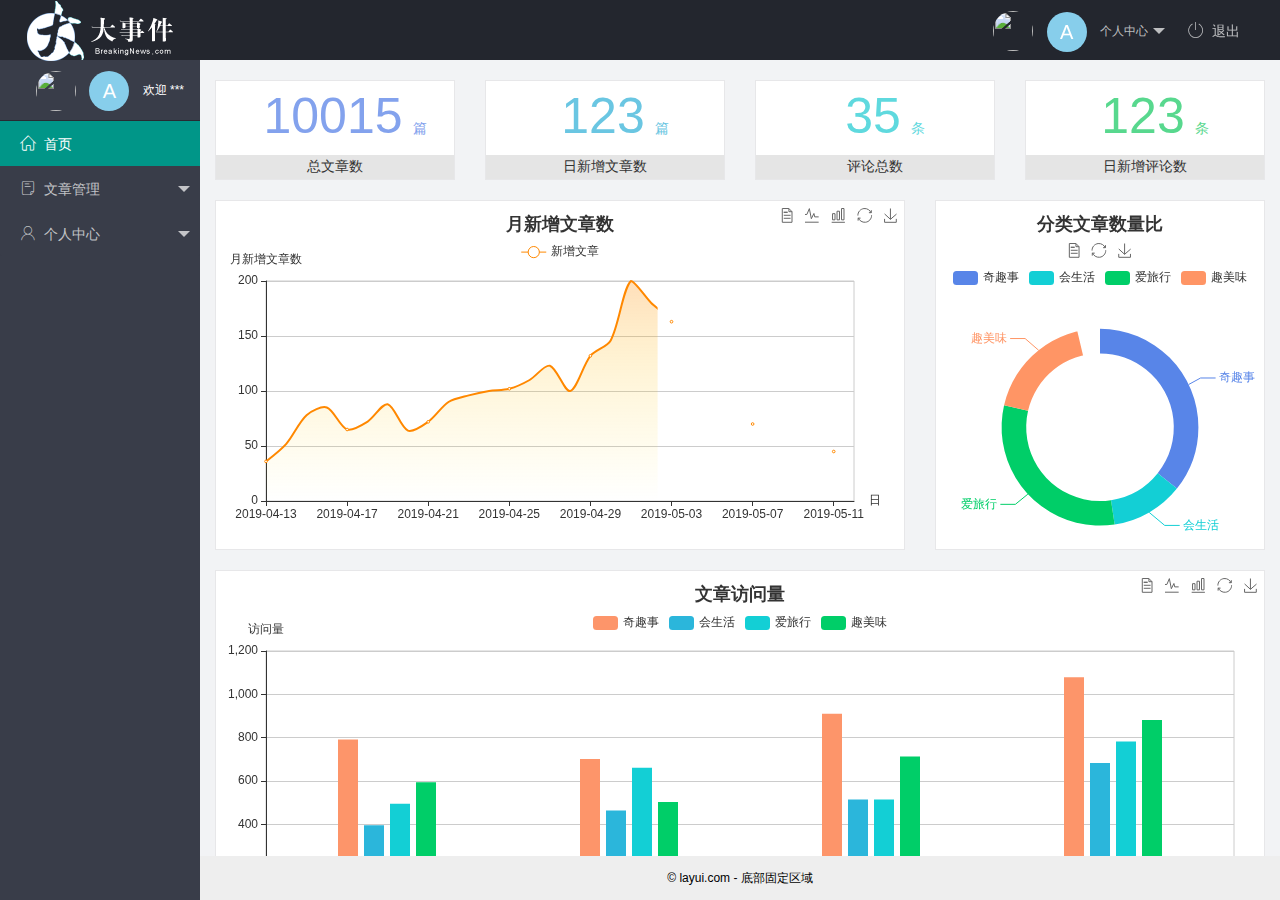
==== commit b07cd552: "完成个人中心功能的开发" ====
--- a/index.html
+++ b/index.html
@@ -14,7 +14,9 @@
     <div class="layui-layout layui-layout-admin">
         <div class="layui-header">
             <div class="layui-logo">
-                <img src="/assets/images/logo.png" alt="">
+                <a href="/home/dashboard.html" target="fm">
+                    <img src="/assets/images/logo.png" alt="">
+                </a>
             </div>
             <!-- 头部区域（可配合layui已有的水平导航） -->
             <ul class="layui-nav layui-layout-right">
@@ -25,12 +27,13 @@
                         个人中心
                     </a>
                     <dl class="layui-nav-child">
-                        <dd><a href="">基本资料</a></dd>
-                        <dd><a href="">更换头像</a></dd>
-                        <dd><a href="">重置密码</a></dd>
+                        <dd><a href="/user/user_info.html" target="fm">基本资料</a></dd>
+                        <dd><a href="/user/user_avatar.html" target="fm">更换头像</a></dd>
+                        <dd><a href="/user/user_pwd.html" target="fm">重置密码</a></dd>
                     </dl>
                 </li>
-                <li class="layui-nav-item"><a href=""><span class="iconfont icon-tuichu"></span>退出</a></li>
+                <li class="layui-nav-item">
+                    <a href="javascript:;"  id="btnLogout"><span class="iconfont icon-tuichu" ></span>退出</a></li>
             </ul>
         </div>
 
@@ -59,9 +62,9 @@
                     <li class="layui-nav-item">
                         <a href="javascript:;"><span class="iconfont icon-user"></span>个人中心</a>
                         <dl class="layui-nav-child">
-                            <dd><a href="javascript:;"><i class="layui-icon layui-icon-app"></i>基本资料</a></dd>
-                            <dd><a href="javascript:;"><i class="layui-icon layui-icon-app"></i>更换头像</a></dd>
-                            <dd><a href="javascript:;"><i class="layui-icon layui-icon-app"></i>重置密码</a></dd>
+                            <dd><a href="/user/user_info.html" target="fm"><i class="layui-icon layui-icon-app"></i>基本资料</a></dd>
+                            <dd><a href="/user/user_avatar.html" target="fm"><i class="layui-icon layui-icon-app"></i>更换头像</a></dd>
+                            <dd><a href="/user/user_pwd.html" target="fm"><i class="layui-icon layui-icon-app"></i>重置密码</a></dd>
                         </dl>
                     </li>
                 </ul>
